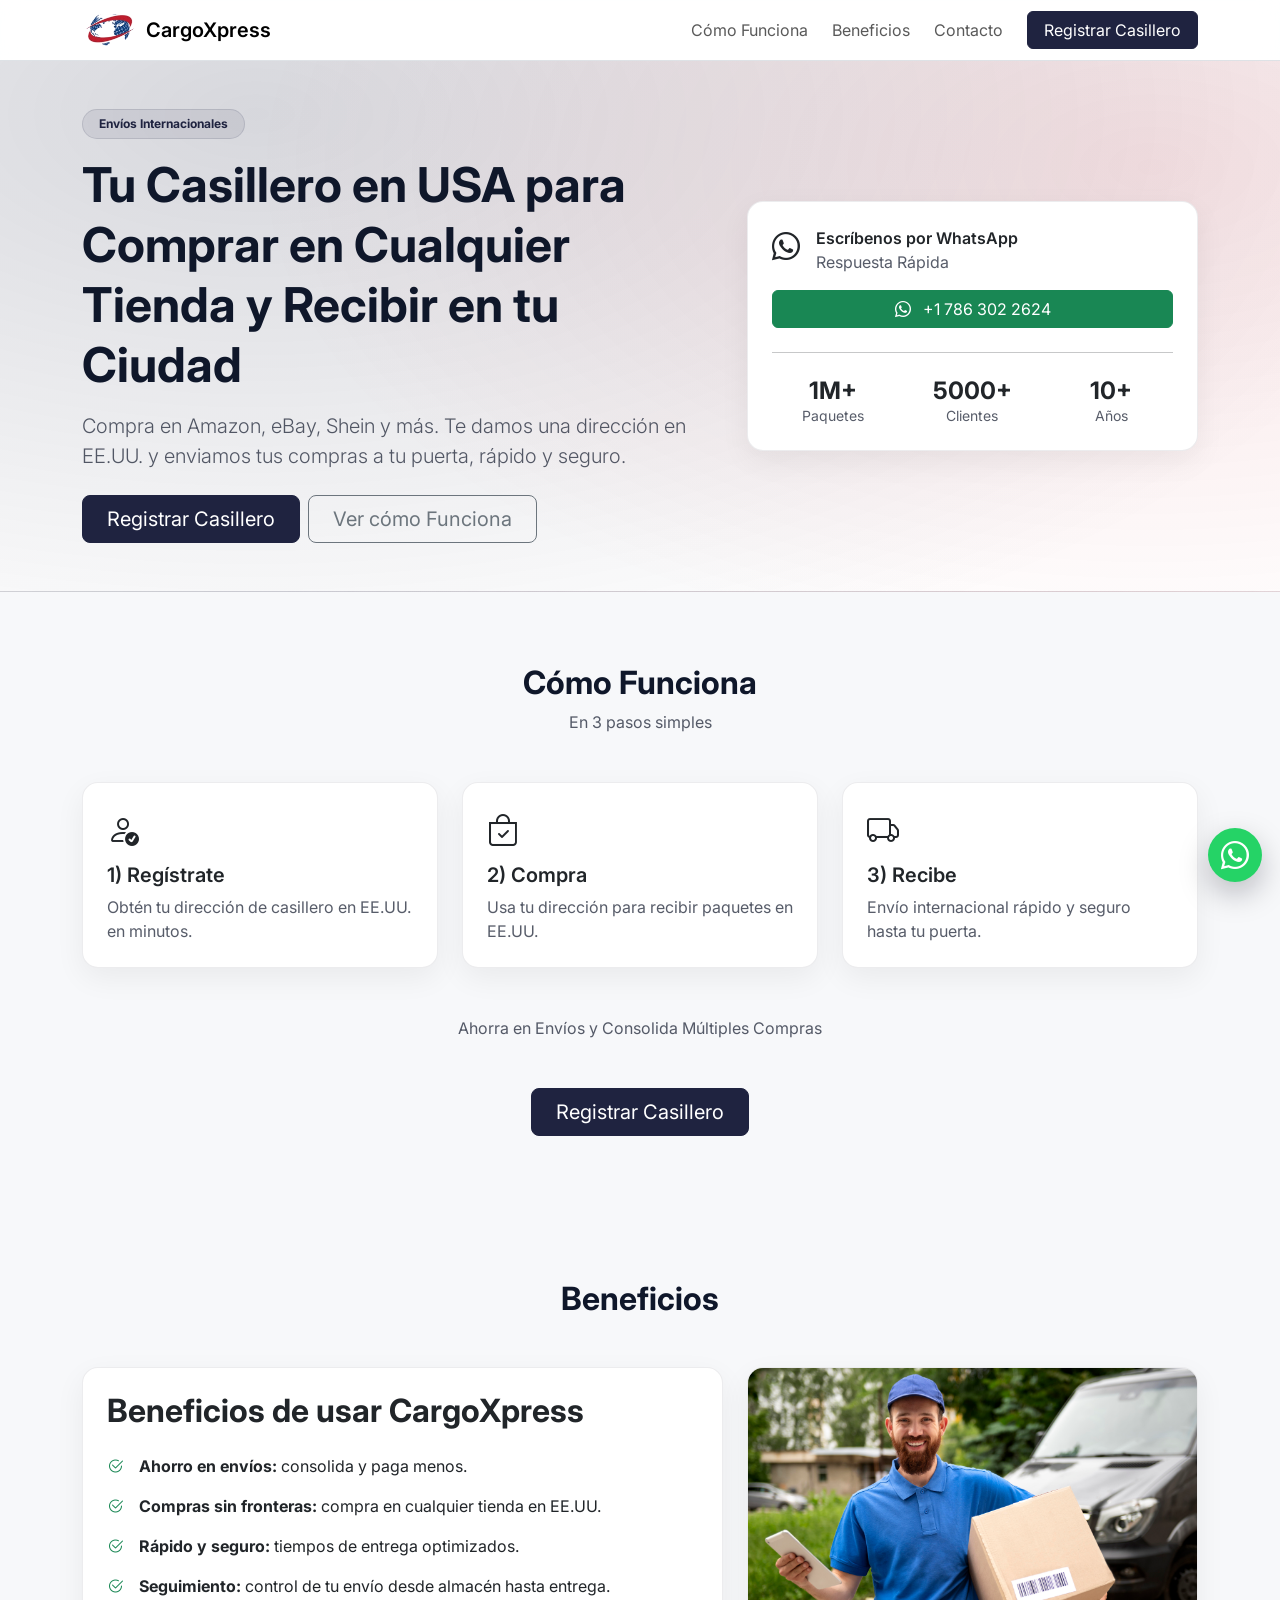
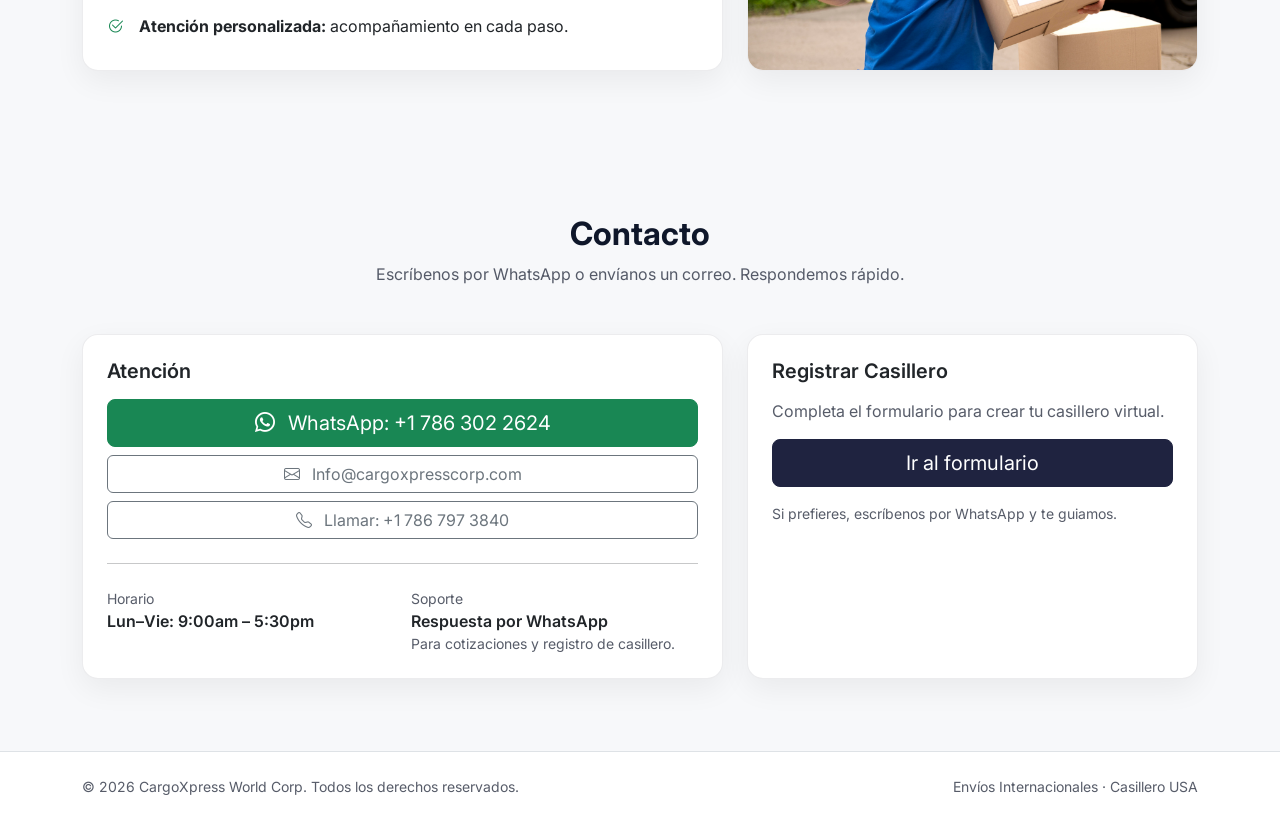
==== public/index.html @ 277f788f "folder reorg" ====
<!doctype html>
<html lang="es">

<head>
    <meta charset="utf-8" />
    <meta name="viewport" content="width=device-width, initial-scale=1" />
    <title>CargoXpress | Casillero en USA</title>

    <!-- Bootstrap -->
    <link href="https://cdn.jsdelivr.net/npm/bootstrap@5.3.3/dist/css/bootstrap.min.css" rel="stylesheet">
    <!-- Bootstrap Icons -->
    <link href="https://cdn.jsdelivr.net/npm/bootstrap-icons@1.11.3/font/bootstrap-icons.min.css" rel="stylesheet">
    <!-- Font -->
    <link rel="preconnect" href="https://fonts.googleapis.com">
    <link rel="preconnect" href="https://fonts.gstatic.com" crossorigin>
    <link href="https://fonts.googleapis.com/css2?family=Inter:wght@400;500;600;700&display=swap" rel="stylesheet">

    <style>
        :root {
            --brand: #1F2340;
            --accent: #C1121F;
            --bg: #F7F8FA;
            --text: #0F172A;
        }

        body {
            font-family: Inter, system-ui, -apple-system, Segoe UI, Roboto, Arial, sans-serif;
            color: var(--text);
            background: var(--bg);
        }

        .navbar {
            background: rgba(255, 255, 255, .9);
            backdrop-filter: blur(10px);
        }

        .btn-brand {
            background: var(--brand);
            border-color: var(--brand);
        }

        .btn-brand:hover {
            filter: brightness(.35);
            background: #171B3355;
            /* un tono un poco más oscuro que tu brand */
        }

        .hero {
            background: radial-gradient(1200px 600px at 20% 10%, rgba(31, 35, 64, .18), transparent),
                radial-gradient(900px 500px at 90% 20%, rgba(193, 18, 31, .12), transparent),
                #fff;
            border-bottom: 1px solid rgba(15, 23, 42, .08);
        }

        .card {
            border: 1px solid rgba(15, 23, 42, .08);
            border-radius: 16px;
            box-shadow: 0 10px 30px rgba(2, 6, 23, .06);
        }

        .feature-card {
            transition: transform .18s ease, box-shadow .18s ease, border-color .18s ease;
            cursor: default;
        }

        .feature-card:hover {
            transform: translateY(-4px);
            box-shadow: 0 16px 40px rgba(2, 6, 23, .12);
            border-color: rgba(31, 35, 64, .11);
        }

        .section {
            padding: 72px 0;
        }

        .badge-soft {
            background: rgba(31, 35, 64, .08);
            color: var(--brand);
            border: 1px solid rgba(31, 35, 64, .12);
        }

        .wa-float {
            position: fixed;
            right: 18px;
            bottom: 18px;
            z-index: 9999;
            width: 54px;
            height: 54px;
            border-radius: 999px;
            display: flex;
            align-items: center;
            justify-content: center;
            background: #25D366;
            color: white;
            box-shadow: 0 12px 30px rgba(2, 6, 23, .25);
        }

        .wa-float:hover {
            transform: translateY(-1px);
        }

        .muted {
            color: rgba(15, 23, 42, .7);
        }
    </style>
</head>

<body>
    <nav class="navbar navbar-expand-lg sticky-top border-bottom">
        <div class="container">
            <a class="navbar-brand fw-semibold d-flex align-items-center gap-2" href="#">
                <img src="images/logo_transparent.png" alt="CargoXpress" height="34">
                <span class="d-none d-sm-inline">CargoXpress</span>
            </a>

            <button class="navbar-toggler" type="button" data-bs-toggle="collapse" data-bs-target="#nav">
                <span class="navbar-toggler-icon"></span>
            </button>

            <div class="collapse navbar-collapse" id="nav">
                <ul class="navbar-nav ms-auto align-items-lg-center gap-lg-2">
                    <li class="nav-item"><a class="nav-link" href="#como">Cómo Funciona</a></li>
                    <li class="nav-item"><a class="nav-link" href="#beneficios">Beneficios</a></li>
                    <li class="nav-item"><a class="nav-link" href="#contact">Contacto</a></li>
                    <li class="nav-item ms-lg-2">
                        <a class="btn btn-brand text-white px-3" href="https://zcform.com/faNBw" target="_blank" rel="noopener">
                            Registrar Casillero
                        </a>
                    </li>
                </ul>
            </div>
        </div>
    </nav>

    <!-- HERO -->
    <header class="hero">
        <div class="container py-5">
            <div class="row align-items-center g-4">
                <div class="col-lg-7">
                    <span class="badge badge-soft rounded-pill px-3 py-2 mb-3">Envíos Internacionales</span>
                    <h1 class="display-5 fw-bold lh-sm">Tu Casillero en USA para Comprar en Cualquier Tienda y Recibir
                        en tu Ciudad</h1>
                    <p class="lead muted mt-3 mb-4">
                        Compra en Amazon, eBay, Shein y más. Te damos una dirección en EE.UU. y enviamos tus compras a
                        tu puerta, rápido y seguro.
                    </p>

                    <div class="d-flex gap-2 flex-wrap">
                        <a class="btn btn-brand text-white btn-lg px-4" target="_blank" rel="noopener"
                            href="https://zcform.com/faNBw">
                            Registrar Casillero
                        </a>
                        <a class="btn btn-outline-secondary btn-lg px-4" href="#como">Ver cómo Funciona</a>
                    </div>
                </div>

                <div class="col-lg-5">
                    <div class="card p-4">
                        <div class="d-flex align-items-start gap-3">
                            <div class="fs-3"><i class="bi bi-whatsapp"></i></div>
                            <div>
                                <div class="fw-semibold">Escríbenos por WhatsApp</div>
                                <div class="muted">Respuesta Rápida</div>
                            </div>
                        </div>

                        <a class="btn btn-success w-100 mt-3"
                            href="https://wa.me/17863022624?text=Hola%2C%20quiero%20registrar%20mi%20casillero%20virtual."
                            target="_blank" rel="noopener">
                            <i class="bi bi-whatsapp me-2"></i> +1 786 302 2624
                        </a>

                        <hr class="my-4">

                        <div class="row g-3 text-center">
                            <div class="col-4">
                                <div class="h4 fw-bold mb-0">1M+</div>
                                <div class="small muted">Paquetes</div>
                            </div>
                            <div class="col-4">
                                <div class="h4 fw-bold mb-0">5000+</div>
                                <div class="small muted">Clientes</div>
                            </div>
                            <div class="col-4">
                                <div class="h4 fw-bold mb-0">10+</div>
                                <div class="small muted">Años</div>
                            </div>
                        </div>
                    </div>
                </div>

            </div>
        </div>
    </header>

    <!-- CÓMO -->
    <section id="como" class="section">
        <div class="container">
            <div class="text-center mb-5">
                <h2 class="fw-bold">Cómo Funciona</h2>
                <p class="muted mb-0">En 3 pasos simples</p>
            </div>

            <div class="row g-4">
                <div class="col-md-4">
                    <div class="card p-4 h-100 feature-card">
                        <div class="fs-2 mb-2"><i class="bi bi-person-check"></i></div>
                        <h5 class="fw-semibold">1) Regístrate</h5>
                        <p class="muted mb-0">Obtén tu dirección de casillero en EE.UU. en minutos.</p>
                    </div>
                </div>
                <div class="col-md-4">
                    <div class="card p-4 h-100 feature-card">
                        <div class="fs-2 mb-2"><i class="bi bi-bag-check"></i></div>
                        <h5 class="fw-semibold">2) Compra</h5>
                        <p class="muted mb-0">Usa tu dirección para recibir paquetes en EE.UU.</p>
                    </div>
                </div>
                <div class="col-md-4">
                    <div class="card p-4 h-100 feature-card">
                        <div class="fs-2 mb-2"><i class="bi bi-truck"></i></div>
                        <h5 class="fw-semibold">3) Recibe</h5>
                        <p class="muted mb-0">Envío internacional rápido y seguro hasta tu puerta.</p>
                    </div>
                </div>
            </div>

            <div class="text-center mt-5">
                <p class="muted mb-0">Ahorra en Envíos y Consolida Múltiples Compras</p>
            </div>
            <div class="text-center mt-5">
                <a class="btn btn-brand text-white btn-lg px-4" target="_blank" rel="noopener" href="https://zcform.com/faNBw">
                    Registrar Casillero
                </a>
            </div>
        </div>
    </section>

    <!-- BENEFICIOS -->
    <section id="beneficios" class="section">
        <div class="container">
            <div class="text-center mb-5">
                <h2 class="fw-bold">Beneficios</h2>
            </div>
            <div class="row g-4 align-items-stretch">
                <div class="col-lg-7">
                    <div class="card p-4 h-100">
                        <h2 class="fw-bold mb-3">Beneficios de usar CargoXpress</h2>
                        <ul class="list-unstyled mb-0">
                            <li class="d-flex gap-3 py-2"><i
                                    class="bi bi-check2-circle text-success"></i><span><b>Ahorro en envíos:</b>
                                    consolida y paga menos.</span></li>
                            <li class="d-flex gap-3 py-2"><i
                                    class="bi bi-check2-circle text-success"></i><span><b>Compras sin fronteras:</b>
                                    compra en cualquier tienda en EE.UU.</span></li>
                            <li class="d-flex gap-3 py-2"><i
                                    class="bi bi-check2-circle text-success"></i><span><b>Rápido y seguro:</b> tiempos
                                    de entrega optimizados.</span></li>
                            <li class="d-flex gap-3 py-2"><i
                                    class="bi bi-check2-circle text-success"></i><span><b>Seguimiento:</b> control de tu
                                    envío desde almacén hasta entrega.</span></li>
                            <li class="d-flex gap-3 py-2"><i
                                    class="bi bi-check2-circle text-success"></i><span><b>Atención personalizada:</b>
                                    acompañamiento en cada paso.</span></li>
                        </ul>
                    </div>
                </div>

                <div class="col-lg-5">
                    <div class="card p-0 h-100 overflow-hidden">
                        <img src="images/beneficios.jpg" alt="CargoXpress - Envíos internacionales"
                            class="w-100 h-100 object-fit-cover" loading="lazy" />
                    </div>
                </div>
            </div>
        </div>
    </section>

    <!-- CONTACTO -->
    <section id="contact" class="section">
        <div class="container">
            <div class="text-center mb-5">
                <h2 class="fw-bold">Contacto</h2>
                <p class="muted mb-0">Escríbenos por WhatsApp o envíanos un correo. Respondemos rápido.</p>
            </div>

            <div class="row g-4">
                <div class="col-lg-7">
                    <div class="card p-4 h-100">
                        <h5 class="fw-semibold mb-3">Atención</h5>

                        <div class="d-flex flex-column gap-2">
                            <a class="btn btn-success btn-lg"
                                href="https://wa.me/17863022624?text=Hola%2C%20quiero%20informaci%C3%B3n%20sobre%20el%20casillero%20virtual."
                                target="_blank" rel="noopener">
                                <i class="bi bi-whatsapp me-2"></i> WhatsApp: +1 786 302 2624
                            </a>

                            <a class="btn btn-outline-secondary" href="mailto:info@cargoxpressworldcorp.com">
                                <i class="bi bi-envelope me-2"></i> Info@cargoxpresscorp.com
                            </a>

                            <a class="btn btn-outline-secondary" href="tel:+17863022624">
                                <i class="bi bi-telephone me-2"></i> Llamar: +1 786 797 3840
                            </a>
                        </div>

                        <hr class="my-4">

                        <div class="row g-3">
                            <div class="col-md-6">
                                <div class="small muted">Horario</div>
                                <div class="fw-semibold">Lun–Vie: 9:00am – 5:30pm</div>
                            </div>
                            <div class="col-md-6">
                                <div class="small muted">Soporte</div>
                                <div class="fw-semibold">Respuesta por WhatsApp</div>
                                <div class="muted small">Para cotizaciones y registro de casillero.</div>
                            </div>
                        </div>
                    </div>
                </div>

                <div class="col-lg-5">
                    <div class="card p-4 h-100">
                        <h5 class="fw-semibold mb-3">Registrar Casillero</h5>
                        <p class="muted">Completa el formulario para crear tu casillero virtual.</p>

                        <a class="btn btn-brand text-white btn-lg w-100" href="https://zcform.com/faNBw" target="_blank"
                            rel="noopener">
                            Ir al formulario
                        </a>

                        <div class="small muted mt-3">
                            Si prefieres, escríbenos por WhatsApp y te guiamos.
                        </div>
                    </div>
                </div>
            </div>
        </div>
    </section>

    <footer class="py-4 border-top bg-white">
        <div class="container d-flex flex-column flex-md-row justify-content-between align-items-center gap-2">
            <div class="small muted">© 2026 CargoXpress World Corp. Todos los derechos reservados.</div>
            <div class="small muted">Envíos Internacionales · Casillero USA</div>
        </div>
    </footer>

    <!-- WhatsApp floating -->
    <a class="wa-float" target="_blank" rel="noopener"
        href="https://wa.me/17863022624?text=Hola%2C%20quiero%20registrar%20mi%20casillero%20virtual."
        aria-label="WhatsApp">
        <i class="bi bi-whatsapp fs-3"></i>
    </a>

    <script src="https://cdn.jsdelivr.net/npm/bootstrap@5.3.3/dist/js/bootstrap.bundle.min.js"></script>
</body>

</html>
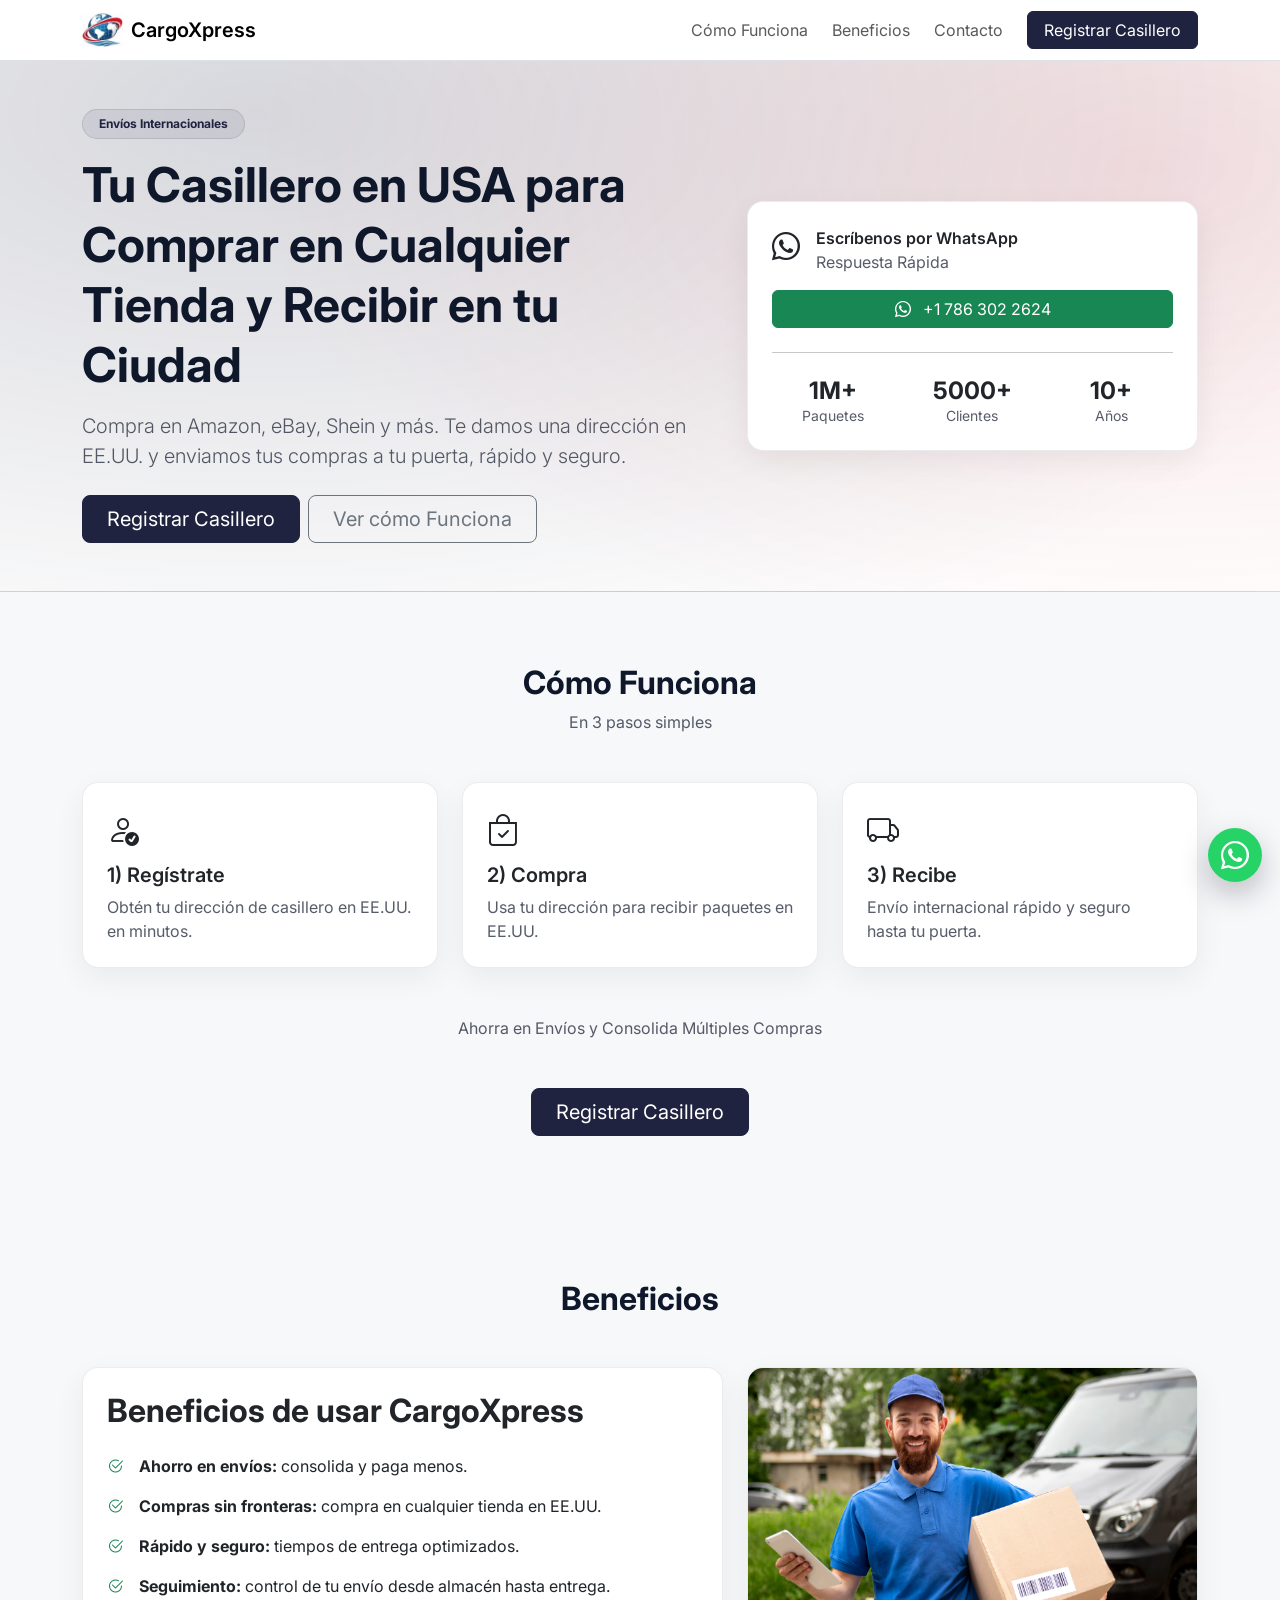
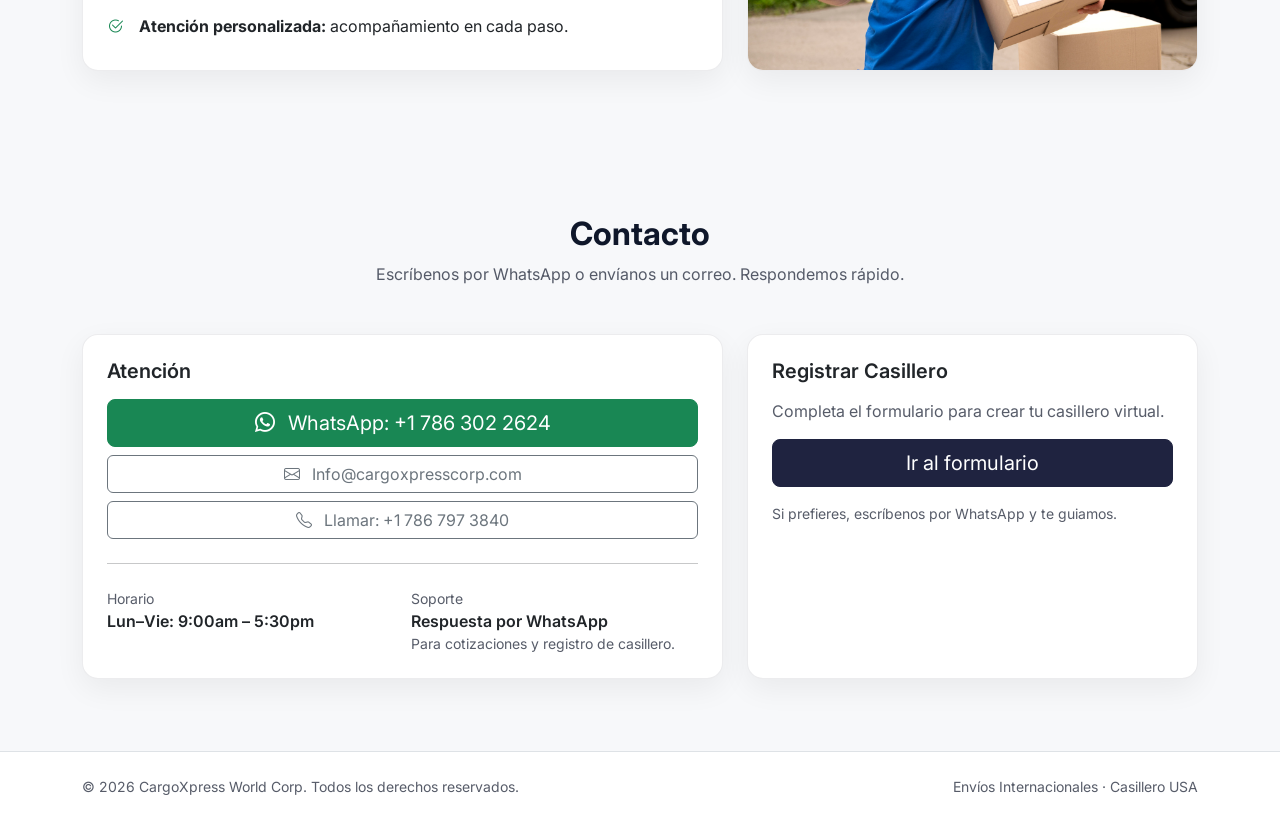
==== commit 219eb7ae: "Clean up files" ====
--- a/public/index.html
+++ b/public/index.html
@@ -109,7 +109,7 @@
     <nav class="navbar navbar-expand-lg sticky-top border-bottom">
         <div class="container">
             <a class="navbar-brand fw-semibold d-flex align-items-center gap-2" href="#">
-                <img src="images/logo_transparent.png" alt="CargoXpress" height="34">
+                <img src="images/logo.jpg" alt="CargoXpress" height="34">
                 <span class="d-none d-sm-inline">CargoXpress</span>
             </a>
 
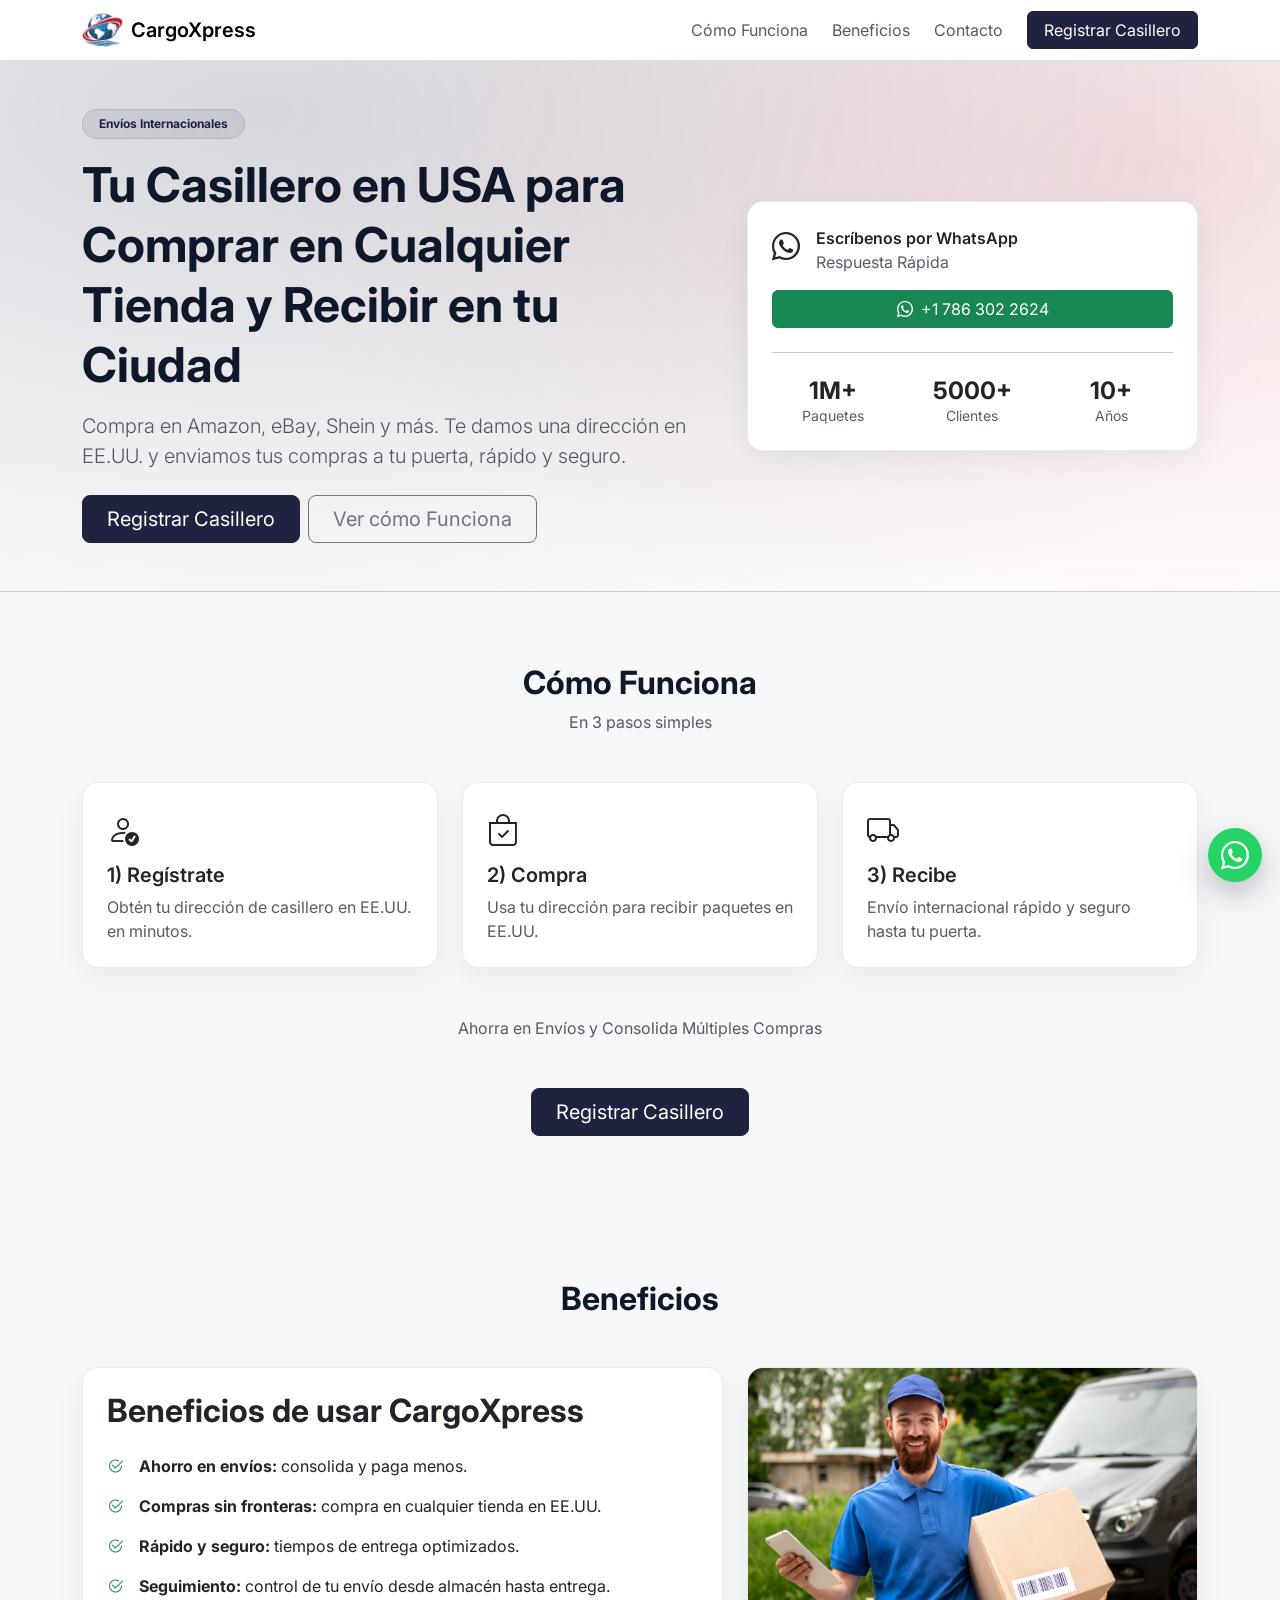
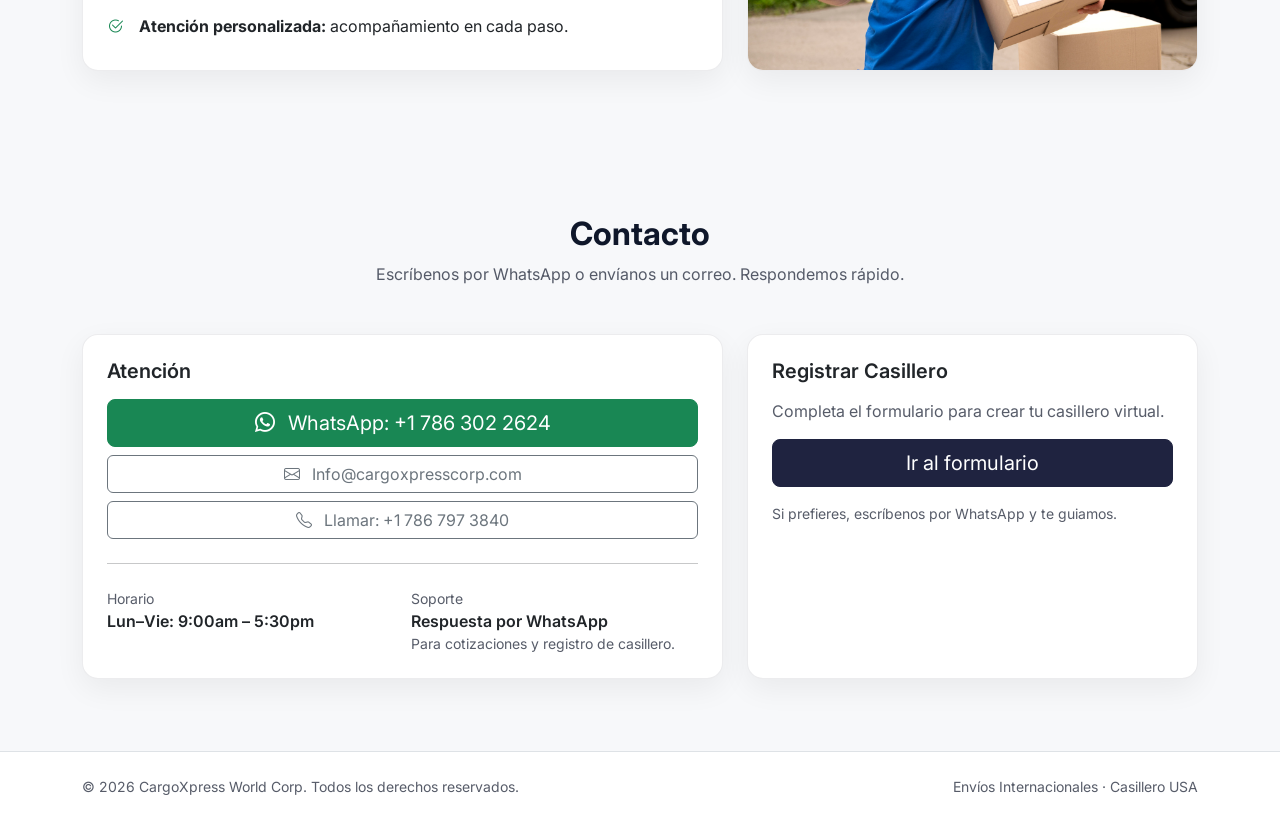
==== commit efef28cd: "Reestructura" ====
--- a/public/index.html
+++ b/public/index.html
@@ -15,102 +15,16 @@
     <link rel="preconnect" href="https://fonts.gstatic.com" crossorigin>
     <link href="https://fonts.googleapis.com/css2?family=Inter:wght@400;500;600;700&display=swap" rel="stylesheet">
 
-    <style>
-        :root {
-            --brand: #1F2340;
-            --accent: #C1121F;
-            --bg: #F7F8FA;
-            --text: #0F172A;
-        }
-
-        body {
-            font-family: Inter, system-ui, -apple-system, Segoe UI, Roboto, Arial, sans-serif;
-            color: var(--text);
-            background: var(--bg);
-        }
-
-        .navbar {
-            background: rgba(255, 255, 255, .9);
-            backdrop-filter: blur(10px);
-        }
-
-        .btn-brand {
-            background: var(--brand);
-            border-color: var(--brand);
-        }
-
-        .btn-brand:hover {
-            filter: brightness(.35);
-            background: #171B3355;
-            /* un tono un poco más oscuro que tu brand */
-        }
-
-        .hero {
-            background: radial-gradient(1200px 600px at 20% 10%, rgba(31, 35, 64, .18), transparent),
-                radial-gradient(900px 500px at 90% 20%, rgba(193, 18, 31, .12), transparent),
-                #fff;
-            border-bottom: 1px solid rgba(15, 23, 42, .08);
-        }
-
-        .card {
-            border: 1px solid rgba(15, 23, 42, .08);
-            border-radius: 16px;
-            box-shadow: 0 10px 30px rgba(2, 6, 23, .06);
-        }
-
-        .feature-card {
-            transition: transform .18s ease, box-shadow .18s ease, border-color .18s ease;
-            cursor: default;
-        }
-
-        .feature-card:hover {
-            transform: translateY(-4px);
-            box-shadow: 0 16px 40px rgba(2, 6, 23, .12);
-            border-color: rgba(31, 35, 64, .11);
-        }
-
-        .section {
-            padding: 72px 0;
-        }
-
-        .badge-soft {
-            background: rgba(31, 35, 64, .08);
-            color: var(--brand);
-            border: 1px solid rgba(31, 35, 64, .12);
-        }
-
-        .wa-float {
-            position: fixed;
-            right: 18px;
-            bottom: 18px;
-            z-index: 9999;
-            width: 54px;
-            height: 54px;
-            border-radius: 999px;
-            display: flex;
-            align-items: center;
-            justify-content: center;
-            background: #25D366;
-            color: white;
-            box-shadow: 0 12px 30px rgba(2, 6, 23, .25);
-        }
-
-        .wa-float:hover {
-            transform: translateY(-1px);
-        }
-
-        .muted {
-            color: rgba(15, 23, 42, .7);
-        }
-    </style>
+    <link rel="stylesheet" href="css/variables.css">
+    <link rel="stylesheet" href="css/styles.css">
 </head>
 
 <body>
     <nav class="navbar navbar-expand-lg sticky-top border-bottom">
         <div class="container">
-            <a class="navbar-brand fw-semibold d-flex align-items-center gap-2" href="#">
-                <img src="images/logo.jpg" alt="CargoXpress" height="34">
-                <span class="d-none d-sm-inline">CargoXpress</span>
+            <a class="navbar-brand fw-semibold d-flex align-items-center gap-2" data-link="navbar.brandLink" href="#">
+                <img data-image="branding.logo" src="images/logo.jpg" alt="CargoXpress" height="34">
+                <span class="d-none d-sm-inline" data-text="navbar.brandName">CargoXpress</span>
             </a>
 
             <button class="navbar-toggler" type="button" data-bs-toggle="collapse" data-bs-target="#nav">
@@ -118,243 +32,160 @@
             </button>
 
             <div class="collapse navbar-collapse" id="nav">
-                <ul class="navbar-nav ms-auto align-items-lg-center gap-lg-2">
-                    <li class="nav-item"><a class="nav-link" href="#como">Cómo Funciona</a></li>
-                    <li class="nav-item"><a class="nav-link" href="#beneficios">Beneficios</a></li>
-                    <li class="nav-item"><a class="nav-link" href="#contact">Contacto</a></li>
-                    <li class="nav-item ms-lg-2">
-                        <a class="btn btn-brand text-white px-3" href="https://zcform.com/faNBw" target="_blank" rel="noopener">
-                            Registrar Casillero
-                        </a>
-                    </li>
-                </ul>
+                <ul class="navbar-nav ms-auto align-items-lg-center gap-lg-2" data-nav-items></ul>
             </div>
         </div>
     </nav>
 
-    <!-- HERO -->
-    <header class="hero">
-        <div class="container py-5">
-            <div class="row align-items-center g-4">
-                <div class="col-lg-7">
-                    <span class="badge badge-soft rounded-pill px-3 py-2 mb-3">Envíos Internacionales</span>
-                    <h1 class="display-5 fw-bold lh-sm">Tu Casillero en USA para Comprar en Cualquier Tienda y Recibir
-                        en tu Ciudad</h1>
-                    <p class="lead muted mt-3 mb-4">
-                        Compra en Amazon, eBay, Shein y más. Te damos una dirección en EE.UU. y enviamos tus compras a
-                        tu puerta, rápido y seguro.
-                    </p>
+    <main data-layout-root>
+        <header class="hero" data-section="hero">
+            <div class="container py-5">
+                <div class="row align-items-center g-4">
+                    <div class="col-lg-7">
+                        <span class="badge badge-soft rounded-pill px-3 py-2 mb-3" data-text="hero.badge">Envíos Internacionales</span>
+                        <h1 class="display-5 fw-bold lh-sm" data-text="hero.title">Tu Casillero en USA para Comprar en Cualquier Tienda y Recibir en tu Ciudad</h1>
+                        <p class="lead muted mt-3 mb-4" data-text="hero.subtitle">
+                            Compra en Amazon, eBay, Shein y más. Te damos una dirección en EE.UU. y enviamos tus compras a tu puerta, rápido y seguro.
+                        </p>
 
-                    <div class="d-flex gap-2 flex-wrap">
-                        <a class="btn btn-brand text-white btn-lg px-4" target="_blank" rel="noopener"
-                            href="https://zcform.com/faNBw">
-                            Registrar Casillero
-                        </a>
-                        <a class="btn btn-outline-secondary btn-lg px-4" href="#como">Ver cómo Funciona</a>
+                        <div class="d-flex gap-2 flex-wrap">
+                            <a class="btn btn-brand text-white btn-lg px-4" data-link="hero.primaryCta.url" data-text="hero.primaryCta.label" target="_blank" rel="noopener" href="https://zcform.com/faNBw">
+                                Registrar Casillero
+                            </a>
+                            <a class="btn btn-outline-secondary btn-lg px-4" data-link="hero.secondaryCta.url" data-text="hero.secondaryCta.label" href="#como">Ver cómo Funciona</a>
+                        </div>
+                    </div>
+
+                    <div class="col-lg-5">
+                        <div class="card p-4">
+                            <div class="d-flex align-items-start gap-3">
+                                <div class="fs-3"><i class="bi bi-whatsapp"></i></div>
+                                <div>
+                                    <div class="fw-semibold" data-text="hero.contactCard.title">Escríbenos por WhatsApp</div>
+                                    <div class="muted" data-text="hero.contactCard.subtitle">Respuesta Rápida</div>
+                                </div>
+                            </div>
+
+                            <a class="btn btn-success w-100 mt-3" data-link="hero.contactCard.button.url" target="_blank" rel="noopener" href="https://wa.me/17863022624?text=Hola%2C%20quiero%20registrar%20mi%20casillero%20virtual.">
+                                <i class="bi bi-whatsapp me-2"></i><span data-text="hero.contactCard.button.label">+1 786 302 2624</span>
+                            </a>
+
+                            <hr class="my-4">
+
+                            <div class="row g-3 text-center" data-hero-stats></div>
+                        </div>
                     </div>
                 </div>
+            </div>
+        </header>
 
-                <div class="col-lg-5">
-                    <div class="card p-4">
-                        <div class="d-flex align-items-start gap-3">
-                            <div class="fs-3"><i class="bi bi-whatsapp"></i></div>
-                            <div>
-                                <div class="fw-semibold">Escríbenos por WhatsApp</div>
-                                <div class="muted">Respuesta Rápida</div>
+        <section id="como" class="section" data-section="como">
+            <div class="container">
+                <div class="text-center mb-5">
+                    <h2 class="fw-bold" data-text="howItWorks.heading">Cómo Funciona</h2>
+                    <p class="muted mb-0" data-text="howItWorks.subheading">En 3 pasos simples</p>
+                </div>
+
+                <div class="row g-4" data-how-steps></div>
+
+                <div class="text-center mt-5">
+                    <p class="muted mb-0" data-text="howItWorks.note">Ahorra en Envíos y Consolida Múltiples Compras</p>
+                </div>
+                <div class="text-center mt-5">
+                    <a class="btn btn-brand text-white btn-lg px-4" data-link="howItWorks.cta.url" data-text="howItWorks.cta.label" target="_blank" rel="noopener" href="https://zcform.com/faNBw">
+                        Registrar Casillero
+                    </a>
+                </div>
+            </div>
+        </section>
+
+        <section id="beneficios" class="section" data-section="beneficios">
+            <div class="container">
+                <div class="text-center mb-5">
+                    <h2 class="fw-bold" data-text="benefits.heading">Beneficios</h2>
+                </div>
+                <div class="row g-4 align-items-stretch">
+                    <div class="col-lg-7">
+                        <div class="card p-4 h-100">
+                            <h2 class="fw-bold mb-3" data-text="benefits.title">Beneficios de usar CargoXpress</h2>
+                            <ul class="list-unstyled mb-0" data-benefit-items></ul>
+                        </div>
+                    </div>
+
+                    <div class="col-lg-5">
+                        <div class="card p-0 h-100 overflow-hidden">
+                            <img data-image="benefits.image" src="images/beneficios.jpg" alt="CargoXpress - Envíos internacionales" class="w-100 h-100 object-fit-cover" loading="lazy" />
+                        </div>
+                    </div>
+                </div>
+            </div>
+        </section>
+
+        <section id="contact" class="section" data-section="contact">
+            <div class="container">
+                <div class="text-center mb-5">
+                    <h2 class="fw-bold" data-text="contact.heading">Contacto</h2>
+                    <p class="muted mb-0" data-text="contact.subheading">Escríbenos por WhatsApp o envíanos un correo. Respondemos rápido.</p>
+                </div>
+
+                <div class="row g-4">
+                    <div class="col-lg-7">
+                        <div class="card p-4 h-100">
+                            <h5 class="fw-semibold mb-3" data-text="contact.attentionTitle">Atención</h5>
+
+                            <div class="d-flex flex-column gap-2" data-contact-actions></div>
+
+                            <hr class="my-4">
+
+                            <div class="row g-3">
+                                <div class="col-md-6">
+                                    <div class="small muted" data-text="contact.schedule.label">Horario</div>
+                                    <div class="fw-semibold" data-text="contact.schedule.value">Lun–Vie: 9:00am – 5:30pm</div>
+                                </div>
+                                <div class="col-md-6">
+                                    <div class="small muted" data-text="contact.support.label">Soporte</div>
+                                    <div class="fw-semibold" data-text="contact.support.value">Respuesta por WhatsApp</div>
+                                    <div class="muted small" data-text="contact.support.note">Para cotizaciones y registro de casillero.</div>
+                                </div>
                             </div>
                         </div>
+                    </div>
 
-                        <a class="btn btn-success w-100 mt-3"
-                            href="https://wa.me/17863022624?text=Hola%2C%20quiero%20registrar%20mi%20casillero%20virtual."
-                            target="_blank" rel="noopener">
-                            <i class="bi bi-whatsapp me-2"></i> +1 786 302 2624
-                        </a>
+                    <div class="col-lg-5">
+                        <div class="card p-4 h-100">
+                            <h5 class="fw-semibold mb-3" data-text="contact.registerCard.title">Registrar Casillero</h5>
+                            <p class="muted" data-text="contact.registerCard.description">Completa el formulario para crear tu casillero virtual.</p>
 
-                        <hr class="my-4">
+                            <a class="btn btn-brand text-white btn-lg w-100" data-link="contact.registerCard.cta.url" data-text="contact.registerCard.cta.label" href="https://zcform.com/faNBw" target="_blank" rel="noopener">
+                                Ir al formulario
+                            </a>
 
-                        <div class="row g-3 text-center">
-                            <div class="col-4">
-                                <div class="h4 fw-bold mb-0">1M+</div>
-                                <div class="small muted">Paquetes</div>
-                            </div>
-                            <div class="col-4">
-                                <div class="h4 fw-bold mb-0">5000+</div>
-                                <div class="small muted">Clientes</div>
-                            </div>
-                            <div class="col-4">
-                                <div class="h4 fw-bold mb-0">10+</div>
-                                <div class="small muted">Años</div>
+                            <div class="small muted mt-3" data-text="contact.registerCard.note">
+                                Si prefieres, escríbenos por WhatsApp y te guiamos.
                             </div>
                         </div>
                     </div>
                 </div>
+            </div>
+        </section>
 
+        <footer class="py-4 border-top bg-white" data-section="footer">
+            <div class="container d-flex flex-column flex-md-row justify-content-between align-items-center gap-2">
+                <div class="small muted" data-text="footer.copy">© 2026 CargoXpress World Corp. Todos los derechos reservados.</div>
+                <div class="small muted" data-text="footer.tagline">Envíos Internacionales · Casillero USA</div>
             </div>
-        </div>
-    </header>
+        </footer>
+    </main>
 
-    <!-- CÓMO -->
-    <section id="como" class="section">
-        <div class="container">
-            <div class="text-center mb-5">
-                <h2 class="fw-bold">Cómo Funciona</h2>
-                <p class="muted mb-0">En 3 pasos simples</p>
-            </div>
-
-            <div class="row g-4">
-                <div class="col-md-4">
-                    <div class="card p-4 h-100 feature-card">
-                        <div class="fs-2 mb-2"><i class="bi bi-person-check"></i></div>
-                        <h5 class="fw-semibold">1) Regístrate</h5>
-                        <p class="muted mb-0">Obtén tu dirección de casillero en EE.UU. en minutos.</p>
-                    </div>
-                </div>
-                <div class="col-md-4">
-                    <div class="card p-4 h-100 feature-card">
-                        <div class="fs-2 mb-2"><i class="bi bi-bag-check"></i></div>
-                        <h5 class="fw-semibold">2) Compra</h5>
-                        <p class="muted mb-0">Usa tu dirección para recibir paquetes en EE.UU.</p>
-                    </div>
-                </div>
-                <div class="col-md-4">
-                    <div class="card p-4 h-100 feature-card">
-                        <div class="fs-2 mb-2"><i class="bi bi-truck"></i></div>
-                        <h5 class="fw-semibold">3) Recibe</h5>
-                        <p class="muted mb-0">Envío internacional rápido y seguro hasta tu puerta.</p>
-                    </div>
-                </div>
-            </div>
-
-            <div class="text-center mt-5">
-                <p class="muted mb-0">Ahorra en Envíos y Consolida Múltiples Compras</p>
-            </div>
-            <div class="text-center mt-5">
-                <a class="btn btn-brand text-white btn-lg px-4" target="_blank" rel="noopener" href="https://zcform.com/faNBw">
-                    Registrar Casillero
-                </a>
-            </div>
-        </div>
-    </section>
-
-    <!-- BENEFICIOS -->
-    <section id="beneficios" class="section">
-        <div class="container">
-            <div class="text-center mb-5">
-                <h2 class="fw-bold">Beneficios</h2>
-            </div>
-            <div class="row g-4 align-items-stretch">
-                <div class="col-lg-7">
-                    <div class="card p-4 h-100">
-                        <h2 class="fw-bold mb-3">Beneficios de usar CargoXpress</h2>
-                        <ul class="list-unstyled mb-0">
-                            <li class="d-flex gap-3 py-2"><i
-                                    class="bi bi-check2-circle text-success"></i><span><b>Ahorro en envíos:</b>
-                                    consolida y paga menos.</span></li>
-                            <li class="d-flex gap-3 py-2"><i
-                                    class="bi bi-check2-circle text-success"></i><span><b>Compras sin fronteras:</b>
-                                    compra en cualquier tienda en EE.UU.</span></li>
-                            <li class="d-flex gap-3 py-2"><i
-                                    class="bi bi-check2-circle text-success"></i><span><b>Rápido y seguro:</b> tiempos
-                                    de entrega optimizados.</span></li>
-                            <li class="d-flex gap-3 py-2"><i
-                                    class="bi bi-check2-circle text-success"></i><span><b>Seguimiento:</b> control de tu
-                                    envío desde almacén hasta entrega.</span></li>
-                            <li class="d-flex gap-3 py-2"><i
-                                    class="bi bi-check2-circle text-success"></i><span><b>Atención personalizada:</b>
-                                    acompañamiento en cada paso.</span></li>
-                        </ul>
-                    </div>
-                </div>
-
-                <div class="col-lg-5">
-                    <div class="card p-0 h-100 overflow-hidden">
-                        <img src="images/beneficios.jpg" alt="CargoXpress - Envíos internacionales"
-                            class="w-100 h-100 object-fit-cover" loading="lazy" />
-                    </div>
-                </div>
-            </div>
-        </div>
-    </section>
-
-    <!-- CONTACTO -->
-    <section id="contact" class="section">
-        <div class="container">
-            <div class="text-center mb-5">
-                <h2 class="fw-bold">Contacto</h2>
-                <p class="muted mb-0">Escríbenos por WhatsApp o envíanos un correo. Respondemos rápido.</p>
-            </div>
-
-            <div class="row g-4">
-                <div class="col-lg-7">
-                    <div class="card p-4 h-100">
-                        <h5 class="fw-semibold mb-3">Atención</h5>
-
-                        <div class="d-flex flex-column gap-2">
-                            <a class="btn btn-success btn-lg"
-                                href="https://wa.me/17863022624?text=Hola%2C%20quiero%20informaci%C3%B3n%20sobre%20el%20casillero%20virtual."
-                                target="_blank" rel="noopener">
-                                <i class="bi bi-whatsapp me-2"></i> WhatsApp: +1 786 302 2624
-                            </a>
-
-                            <a class="btn btn-outline-secondary" href="mailto:info@cargoxpressworldcorp.com">
-                                <i class="bi bi-envelope me-2"></i> Info@cargoxpresscorp.com
-                            </a>
-
-                            <a class="btn btn-outline-secondary" href="tel:+17863022624">
-                                <i class="bi bi-telephone me-2"></i> Llamar: +1 786 797 3840
-                            </a>
-                        </div>
-
-                        <hr class="my-4">
-
-                        <div class="row g-3">
-                            <div class="col-md-6">
-                                <div class="small muted">Horario</div>
-                                <div class="fw-semibold">Lun–Vie: 9:00am – 5:30pm</div>
-                            </div>
-                            <div class="col-md-6">
-                                <div class="small muted">Soporte</div>
-                                <div class="fw-semibold">Respuesta por WhatsApp</div>
-                                <div class="muted small">Para cotizaciones y registro de casillero.</div>
-                            </div>
-                        </div>
-                    </div>
-                </div>
-
-                <div class="col-lg-5">
-                    <div class="card p-4 h-100">
-                        <h5 class="fw-semibold mb-3">Registrar Casillero</h5>
-                        <p class="muted">Completa el formulario para crear tu casillero virtual.</p>
-
-                        <a class="btn btn-brand text-white btn-lg w-100" href="https://zcform.com/faNBw" target="_blank"
-                            rel="noopener">
-                            Ir al formulario
-                        </a>
-
-                        <div class="small muted mt-3">
-                            Si prefieres, escríbenos por WhatsApp y te guiamos.
-                        </div>
-                    </div>
-                </div>
-            </div>
-        </div>
-    </section>
-
-    <footer class="py-4 border-top bg-white">
-        <div class="container d-flex flex-column flex-md-row justify-content-between align-items-center gap-2">
-            <div class="small muted">© 2026 CargoXpress World Corp. Todos los derechos reservados.</div>
-            <div class="small muted">Envíos Internacionales · Casillero USA</div>
-        </div>
-    </footer>
-
-    <!-- WhatsApp floating -->
-    <a class="wa-float" target="_blank" rel="noopener"
-        href="https://wa.me/17863022624?text=Hola%2C%20quiero%20registrar%20mi%20casillero%20virtual."
-        aria-label="WhatsApp">
+    <a class="wa-float" data-link="floatingWhatsapp.url" target="_blank" rel="noopener" href="https://wa.me/17863022624?text=Hola%2C%20quiero%20registrar%20mi%20casillero%20virtual." aria-label="WhatsApp">
         <i class="bi bi-whatsapp fs-3"></i>
     </a>
 
+    <script src="js/content-model.js"></script>
+    <script src="js/dom-hooks.js"></script>
+    <script src="js/public-render.js"></script>
+    <script src="js/main.js"></script>
     <script src="https://cdn.jsdelivr.net/npm/bootstrap@5.3.3/dist/js/bootstrap.bundle.min.js"></script>
 </body>
 
-</html>+</html>
--- a/public/css/variables.css
+++ b/public/css/variables.css
@@ -0,0 +1,12 @@
+:root {
+    --brand: #1F2340;
+    --accent: #C1121F;
+    --bg: #F7F8FA;
+    --text: #0F172A;
+    --button-color: var(--brand);
+    --highlight-text: var(--brand);
+    --hero-background:
+        radial-gradient(1200px 600px at 20% 10%, rgba(31, 35, 64, .18), transparent),
+        radial-gradient(900px 500px at 90% 20%, rgba(193, 18, 31, .12), transparent),
+        #fff;
+}
--- a/public/css/styles.css
+++ b/public/css/styles.css
@@ -0,0 +1,76 @@
+body {
+    font-family: Inter, system-ui, -apple-system, Segoe UI, Roboto, Arial, sans-serif;
+    color: var(--text);
+    background: var(--bg);
+}
+
+.navbar {
+    background: rgba(255, 255, 255, .9);
+    backdrop-filter: blur(10px);
+}
+
+.btn-brand {
+    background: var(--button-color);
+    border-color: var(--button-color);
+}
+
+.btn-brand:hover {
+    filter: brightness(.35);
+    background: #171B3355;
+}
+
+.hero {
+    background: var(--hero-background);
+    border-bottom: 1px solid rgba(15, 23, 42, .08);
+}
+
+.card {
+    border: 1px solid rgba(15, 23, 42, .08);
+    border-radius: 16px;
+    box-shadow: 0 10px 30px rgba(2, 6, 23, .06);
+}
+
+.feature-card {
+    transition: transform .18s ease, box-shadow .18s ease, border-color .18s ease;
+    cursor: default;
+}
+
+.feature-card:hover {
+    transform: translateY(-4px);
+    box-shadow: 0 16px 40px rgba(2, 6, 23, .12);
+    border-color: rgba(31, 35, 64, .11);
+}
+
+.section {
+    padding: 72px 0;
+}
+
+.badge-soft {
+    background: rgba(31, 35, 64, .08);
+    color: var(--highlight-text);
+    border: 1px solid rgba(31, 35, 64, .12);
+}
+
+.wa-float {
+    position: fixed;
+    right: 18px;
+    bottom: 18px;
+    z-index: 9999;
+    width: 54px;
+    height: 54px;
+    border-radius: 999px;
+    display: flex;
+    align-items: center;
+    justify-content: center;
+    background: #25D366;
+    color: white;
+    box-shadow: 0 12px 30px rgba(2, 6, 23, .25);
+}
+
+.wa-float:hover {
+    transform: translateY(-1px);
+}
+
+.muted {
+    color: rgba(15, 23, 42, .7);
+}
